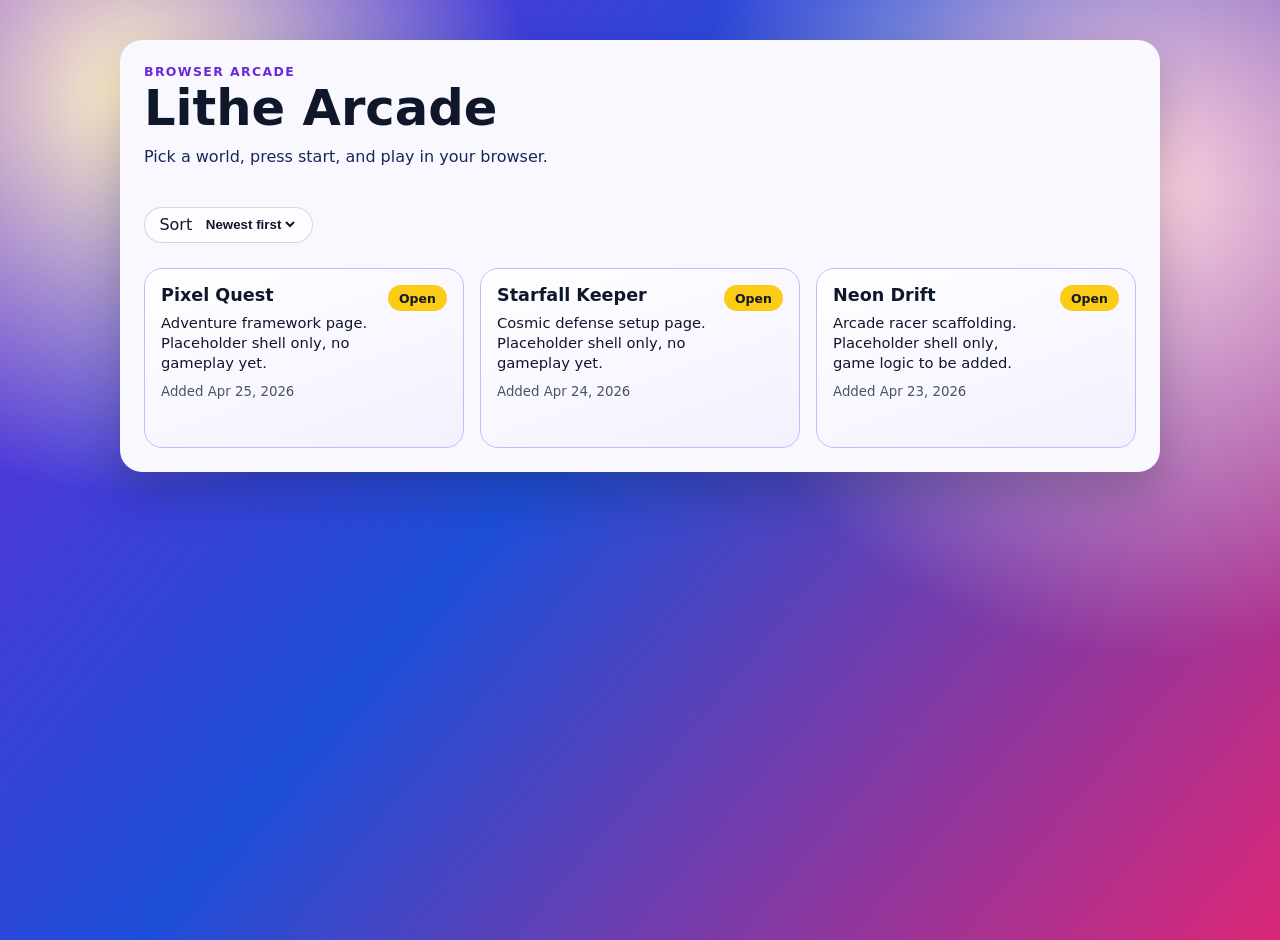
==== index.html @ 72f48c0e "Create arcade homepage and game shell scaffolding" ====
<!doctype html>
<html lang="en">
  <head>
    <meta charset="UTF-8" />
    <meta name="viewport" content="width=device-width, initial-scale=1.0" />
    <title>Lithe Arcade</title>
    <link rel="stylesheet" href="styles.css" />
  </head>
  <body>
    <main class="shell">
      <header class="hero">
        <p class="eyebrow">Browser Arcade</p>
        <h1>Lithe Arcade</h1>
        <p class="subtitle">Pick a world, press start, and play in your browser.</p>
      </header>

      <section class="toolbar" aria-label="Sort games">
        <label for="sort-order">Sort</label>
        <select id="sort-order" name="sort-order">
          <option value="new">Newest first</option>
          <option value="old">Oldest first</option>
        </select>
      </section>

      <section>
        <ul id="game-list" class="game-list" aria-live="polite"></ul>
      </section>
    </main>

    <template id="game-card-template">
      <li class="game-card">
        <a class="card-link" data-role="game-link">
          <div class="card-content">
            <h2 data-role="name"></h2>
            <p data-role="description"></p>
            <small data-role="date"></small>
          </div>
          <span class="pill">Open</span>
        </a>
      </li>
    </template>

    <script src="app.js" defer></script>
  </body>
</html>
---- styles.css ----
:root {
  --violet: #6d28d9;
  --blue: #1d4ed8;
  --magenta: #db2777;
  --yellow: #facc15;
  --ink: #0f172a;
  --paper: #f8f7ff;
}

* {
  box-sizing: border-box;
}

body {
  margin: 0;
  min-height: 100vh;
  font-family: Inter, system-ui, -apple-system, Segoe UI, Roboto, sans-serif;
  color: var(--ink);
  background:
    radial-gradient(circle at 10% 10%, color-mix(in oklab, var(--yellow) 32%, white) 0, transparent 28%),
    radial-gradient(circle at 90% 20%, color-mix(in oklab, var(--magenta) 24%, white) 0, transparent 34%),
    linear-gradient(130deg, var(--violet), var(--blue) 45%, var(--magenta));
}

.shell {
  width: min(1040px, 92vw);
  margin: 2.5rem auto;
  padding: 1.5rem;
  border-radius: 22px;
  background: color-mix(in oklab, var(--paper) 88%, white);
  box-shadow: 0 22px 44px rgb(15 23 42 / 0.24);
}

.hero h1 {
  margin: 0;
  font-size: clamp(2rem, 4vw, 3.1rem);
}

.eyebrow {
  margin: 0;
  font-size: 0.78rem;
  letter-spacing: 0.11em;
  text-transform: uppercase;
  color: var(--violet);
  font-weight: 700;
}

.subtitle {
  margin-top: 0.6rem;
  color: color-mix(in oklab, var(--ink) 70%, var(--blue));
}

.toolbar {
  margin: 1.6rem 0;
  display: inline-flex;
  gap: 0.6rem;
  align-items: center;
  background: rgb(255 255 255 / 0.6);
  border: 1px solid rgb(148 163 184 / 0.4);
  border-radius: 999px;
  padding: 0.45rem 0.9rem;
}

select {
  border: none;
  background: transparent;
  font-weight: 600;
  color: var(--ink);
}

.game-list {
  display: grid;
  grid-template-columns: repeat(auto-fill, minmax(255px, 1fr));
  gap: 1rem;
  margin: 0;
  padding: 0;
  list-style: none;
}

.card-link {
  display: flex;
  justify-content: space-between;
  gap: 1rem;
  text-decoration: none;
  color: inherit;
  border-radius: 18px;
  padding: 1rem;
  min-height: 180px;
  border: 1px solid color-mix(in oklab, var(--violet) 35%, white);
  background: linear-gradient(160deg, rgb(255 255 255 / 0.96), rgb(244 240 255));
  transition: transform 180ms ease, box-shadow 180ms ease;
}

.card-link:hover,
.card-link:focus-visible {
  transform: translateY(-2px);
  box-shadow: 0 12px 24px rgb(29 78 216 / 0.22);
}

.card-content h2 {
  margin: 0;
  font-size: 1.1rem;
}

.card-content p {
  margin: 0.5rem 0;
  font-size: 0.92rem;
  line-height: 1.35;
}

small {
  color: #475569;
}

.pill {
  align-self: flex-start;
  font-size: 0.78rem;
  font-weight: 700;
  color: #111827;
  background: var(--yellow);
  border-radius: 999px;
  padding: 0.35rem 0.7rem;
}

@media (max-width: 600px) {
  .shell {
    margin: 1rem auto;
    padding: 1rem;
  }
}
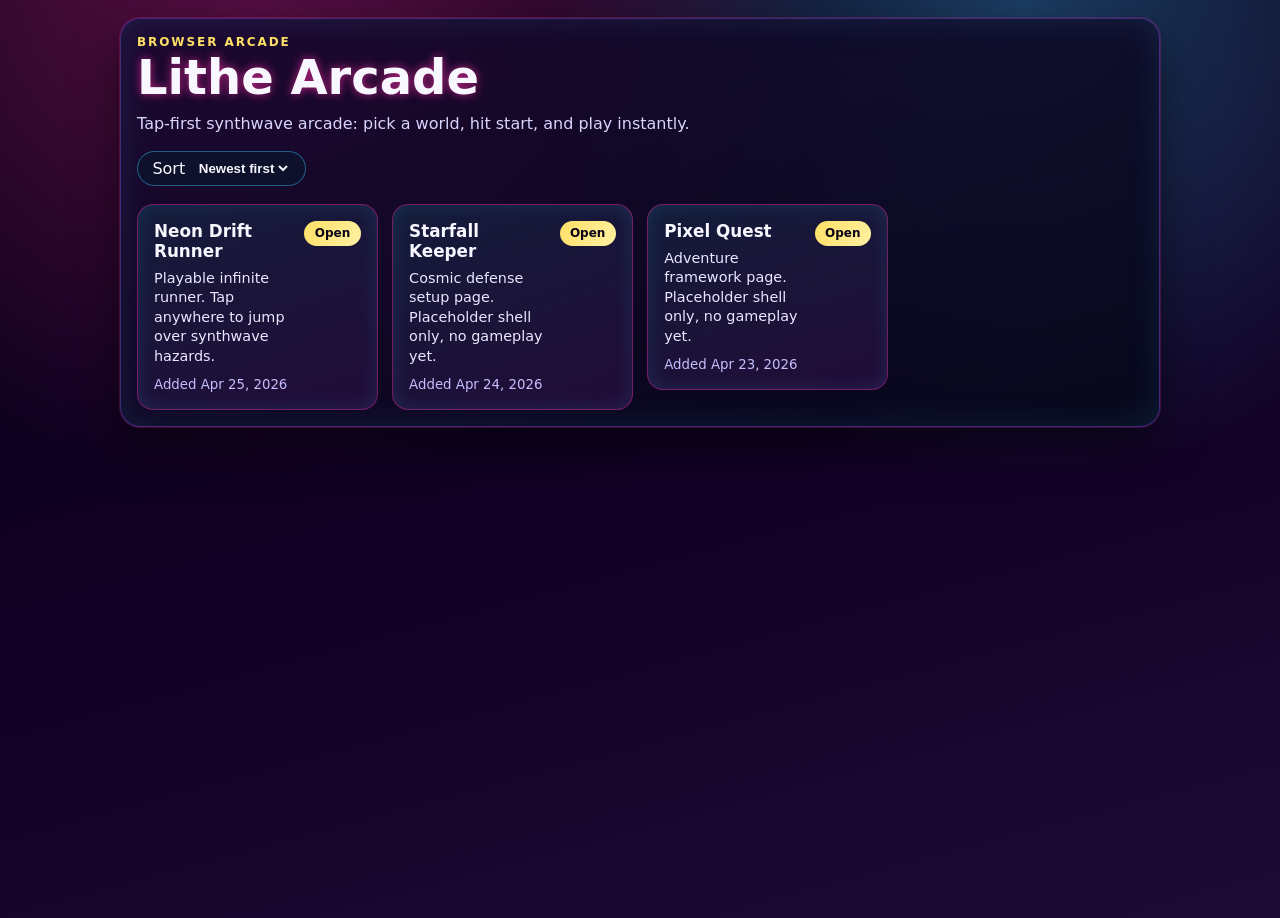
==== commit 8e3cd0f7: "Add mobile-first synthwave runner and refresh arcade theme" ====
--- a/index.html
+++ b/index.html
@@ -11,7 +11,7 @@
       <header class="hero">
         <p class="eyebrow">Browser Arcade</p>
         <h1>Lithe Arcade</h1>
-        <p class="subtitle">Pick a world, press start, and play in your browser.</p>
+        <p class="subtitle">Tap-first synthwave arcade: pick a world, hit start, and play instantly.</p>
       </header>
 
       <section class="toolbar" aria-label="Sort games">
--- a/styles.css
+++ b/styles.css
@@ -1,14 +1,17 @@
 :root {
-  --violet: #6d28d9;
-  --blue: #1d4ed8;
-  --magenta: #db2777;
-  --yellow: #facc15;
-  --ink: #0f172a;
-  --paper: #f8f7ff;
+  --bg-a: #090014;
+  --bg-b: #120126;
+  --violet: #8b5cf6;
+  --blue: #38bdf8;
+  --magenta: #ff2ea6;
+  --yellow: #ffe066;
+  --ink: #f8f7ff;
+  --muted: #d8d5ff;
 }
 
 * {
   box-sizing: border-box;
+  -webkit-tap-highlight-color: transparent;
 }
 
 body {
@@ -17,46 +20,52 @@
   font-family: Inter, system-ui, -apple-system, Segoe UI, Roboto, sans-serif;
   color: var(--ink);
   background:
-    radial-gradient(circle at 10% 10%, color-mix(in oklab, var(--yellow) 32%, white) 0, transparent 28%),
-    radial-gradient(circle at 90% 20%, color-mix(in oklab, var(--magenta) 24%, white) 0, transparent 34%),
-    linear-gradient(130deg, var(--violet), var(--blue) 45%, var(--magenta));
+    radial-gradient(circle at 20% -10%, rgb(255 46 166 / 0.35), transparent 40%),
+    radial-gradient(circle at 80% 0%, rgb(56 189 248 / 0.32), transparent 35%),
+    linear-gradient(165deg, var(--bg-a), var(--bg-b) 55%, #1c0b34);
 }
 
 .shell {
-  width: min(1040px, 92vw);
-  margin: 2.5rem auto;
-  padding: 1.5rem;
-  border-radius: 22px;
-  background: color-mix(in oklab, var(--paper) 88%, white);
-  box-shadow: 0 22px 44px rgb(15 23 42 / 0.24);
+  width: min(1040px, 95vw);
+  margin: 1.1rem auto;
+  padding: 1rem;
+  border-radius: 20px;
+  background: linear-gradient(155deg, rgb(23 8 47 / 0.88), rgb(5 8 24 / 0.84));
+  border: 1px solid rgb(139 92 246 / 0.4);
+  box-shadow:
+    0 0 0 1px rgb(255 46 166 / 0.2),
+    0 20px 45px rgb(0 0 0 / 0.5),
+    inset 0 0 35px rgb(56 189 248 / 0.12);
 }
 
 .hero h1 {
   margin: 0;
-  font-size: clamp(2rem, 4vw, 3.1rem);
+  font-size: clamp(2rem, 7vw, 3rem);
+  text-shadow: 0 0 10px rgb(255 46 166 / 0.7);
 }
 
 .eyebrow {
   margin: 0;
-  font-size: 0.78rem;
-  letter-spacing: 0.11em;
+  font-size: 0.75rem;
+  letter-spacing: 0.16em;
   text-transform: uppercase;
-  color: var(--violet);
+  color: var(--yellow);
   font-weight: 700;
 }
 
 .subtitle {
   margin-top: 0.6rem;
-  color: color-mix(in oklab, var(--ink) 70%, var(--blue));
+  margin-bottom: 0;
+  color: var(--muted);
 }
 
 .toolbar {
-  margin: 1.6rem 0;
+  margin: 1.1rem 0;
   display: inline-flex;
   gap: 0.6rem;
   align-items: center;
-  background: rgb(255 255 255 / 0.6);
-  border: 1px solid rgb(148 163 184 / 0.4);
+  background: rgb(11 20 44 / 0.75);
+  border: 1px solid rgb(56 189 248 / 0.45);
   border-radius: 999px;
   padding: 0.45rem 0.9rem;
 }
@@ -64,14 +73,14 @@
 select {
   border: none;
   background: transparent;
-  font-weight: 600;
+  font-weight: 700;
   color: var(--ink);
 }
 
 .game-list {
   display: grid;
-  grid-template-columns: repeat(auto-fill, minmax(255px, 1fr));
-  gap: 1rem;
+  grid-template-columns: repeat(auto-fill, minmax(240px, 1fr));
+  gap: 0.9rem;
   margin: 0;
   padding: 0;
   list-style: none;
@@ -80,51 +89,60 @@
 .card-link {
   display: flex;
   justify-content: space-between;
-  gap: 1rem;
+  gap: 0.75rem;
   text-decoration: none;
   color: inherit;
-  border-radius: 18px;
+  border-radius: 16px;
   padding: 1rem;
-  min-height: 180px;
-  border: 1px solid color-mix(in oklab, var(--violet) 35%, white);
-  background: linear-gradient(160deg, rgb(255 255 255 / 0.96), rgb(244 240 255));
-  transition: transform 180ms ease, box-shadow 180ms ease;
+  min-height: 168px;
+  border: 1px solid rgb(255 46 166 / 0.4);
+  background: linear-gradient(160deg, rgb(20 31 60 / 0.9), rgb(37 13 60 / 0.88));
+  box-shadow: inset 0 0 18px rgb(56 189 248 / 0.14);
+  transition: transform 130ms ease, box-shadow 130ms ease;
 }
 
+.card-link:active,
 .card-link:hover,
 .card-link:focus-visible {
   transform: translateY(-2px);
-  box-shadow: 0 12px 24px rgb(29 78 216 / 0.22);
+  box-shadow: 0 0 0 1px rgb(255 224 102 / 0.4), inset 0 0 18px rgb(56 189 248 / 0.2);
 }
 
 .card-content h2 {
   margin: 0;
-  font-size: 1.1rem;
+  font-size: 1.05rem;
 }
 
 .card-content p {
   margin: 0.5rem 0;
-  font-size: 0.92rem;
+  font-size: 0.9rem;
   line-height: 1.35;
+  color: #ebe7ff;
 }
 
 small {
-  color: #475569;
+  color: #c5befd;
 }
 
 .pill {
   align-self: flex-start;
-  font-size: 0.78rem;
-  font-weight: 700;
-  color: #111827;
-  background: var(--yellow);
+  font-size: 0.75rem;
+  font-weight: 800;
+  color: #080217;
+  background: linear-gradient(120deg, var(--yellow), #fff1a3);
   border-radius: 999px;
-  padding: 0.35rem 0.7rem;
+  padding: 0.35rem 0.65rem;
 }
 
-@media (max-width: 600px) {
+@media (max-width: 640px) {
   .shell {
-    margin: 1rem auto;
-    padding: 1rem;
+    margin: 0.75rem auto;
+    padding: 0.9rem;
+    border-radius: 16px;
+  }
+
+  .toolbar {
+    width: 100%;
+    justify-content: space-between;
   }
 }
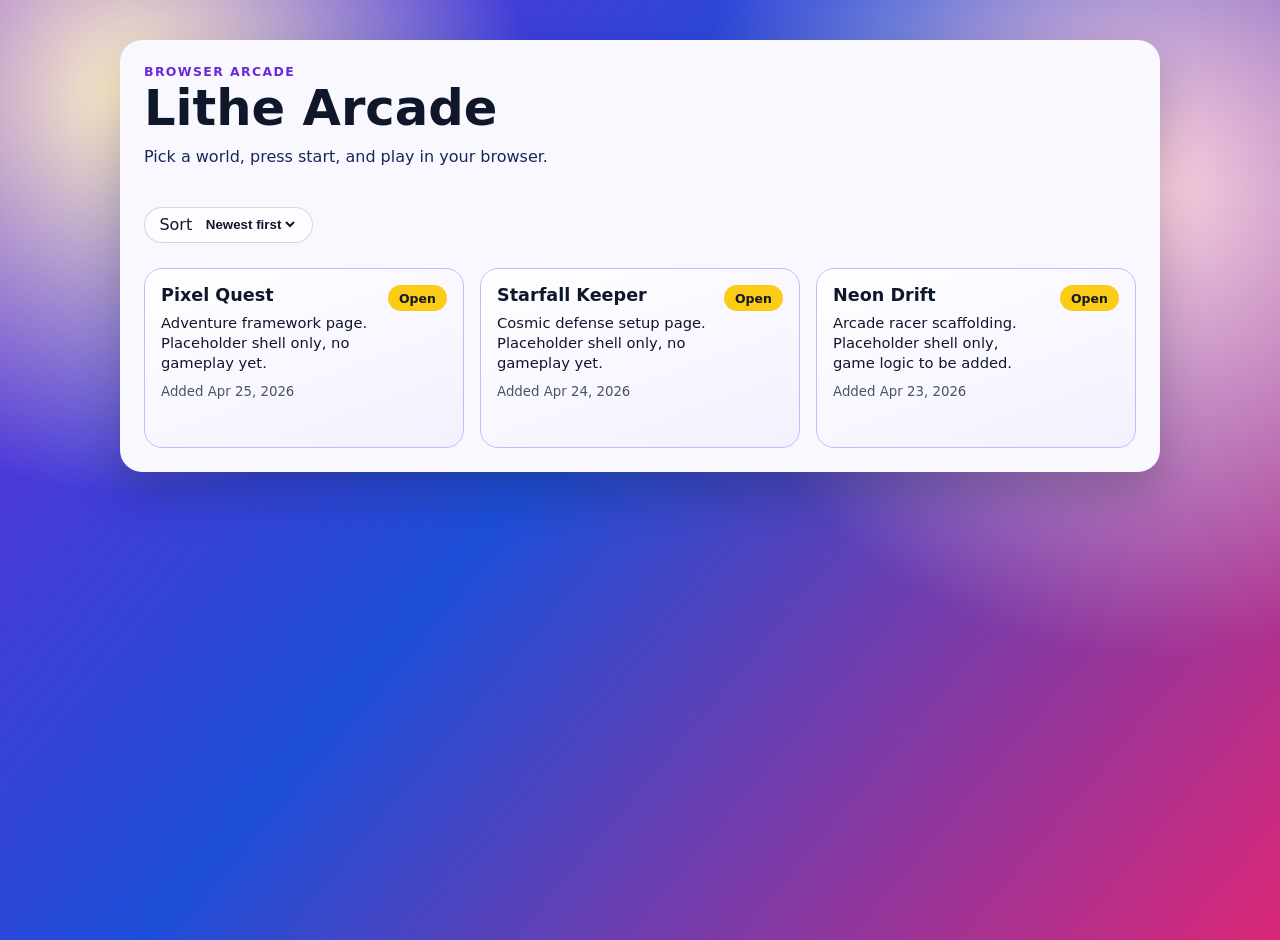
==== commit dc51a7de: "Merge branch 'main' into codex/create-homepage-for-arcade-games-repository-8osi21" ====
--- a/index.html
+++ b/index.html
@@ -11,7 +11,7 @@
       <header class="hero">
         <p class="eyebrow">Browser Arcade</p>
         <h1>Lithe Arcade</h1>
-        <p class="subtitle">Tap-first synthwave arcade: pick a world, hit start, and play instantly.</p>
+        <p class="subtitle">Pick a world, press start, and play in your browser.</p>
       </header>
 
       <section class="toolbar" aria-label="Sort games">
--- a/styles.css
+++ b/styles.css
@@ -1,17 +1,14 @@
 :root {
-  --bg-a: #090014;
-  --bg-b: #120126;
-  --violet: #8b5cf6;
-  --blue: #38bdf8;
-  --magenta: #ff2ea6;
-  --yellow: #ffe066;
-  --ink: #f8f7ff;
-  --muted: #d8d5ff;
+  --violet: #6d28d9;
+  --blue: #1d4ed8;
+  --magenta: #db2777;
+  --yellow: #facc15;
+  --ink: #0f172a;
+  --paper: #f8f7ff;
 }
 
 * {
   box-sizing: border-box;
-  -webkit-tap-highlight-color: transparent;
 }
 
 body {
@@ -20,52 +17,46 @@
   font-family: Inter, system-ui, -apple-system, Segoe UI, Roboto, sans-serif;
   color: var(--ink);
   background:
-    radial-gradient(circle at 20% -10%, rgb(255 46 166 / 0.35), transparent 40%),
-    radial-gradient(circle at 80% 0%, rgb(56 189 248 / 0.32), transparent 35%),
-    linear-gradient(165deg, var(--bg-a), var(--bg-b) 55%, #1c0b34);
+    radial-gradient(circle at 10% 10%, color-mix(in oklab, var(--yellow) 32%, white) 0, transparent 28%),
+    radial-gradient(circle at 90% 20%, color-mix(in oklab, var(--magenta) 24%, white) 0, transparent 34%),
+    linear-gradient(130deg, var(--violet), var(--blue) 45%, var(--magenta));
 }
 
 .shell {
-  width: min(1040px, 95vw);
-  margin: 1.1rem auto;
-  padding: 1rem;
-  border-radius: 20px;
-  background: linear-gradient(155deg, rgb(23 8 47 / 0.88), rgb(5 8 24 / 0.84));
-  border: 1px solid rgb(139 92 246 / 0.4);
-  box-shadow:
-    0 0 0 1px rgb(255 46 166 / 0.2),
-    0 20px 45px rgb(0 0 0 / 0.5),
-    inset 0 0 35px rgb(56 189 248 / 0.12);
+  width: min(1040px, 92vw);
+  margin: 2.5rem auto;
+  padding: 1.5rem;
+  border-radius: 22px;
+  background: color-mix(in oklab, var(--paper) 88%, white);
+  box-shadow: 0 22px 44px rgb(15 23 42 / 0.24);
 }
 
 .hero h1 {
   margin: 0;
-  font-size: clamp(2rem, 7vw, 3rem);
-  text-shadow: 0 0 10px rgb(255 46 166 / 0.7);
+  font-size: clamp(2rem, 4vw, 3.1rem);
 }
 
 .eyebrow {
   margin: 0;
-  font-size: 0.75rem;
-  letter-spacing: 0.16em;
+  font-size: 0.78rem;
+  letter-spacing: 0.11em;
   text-transform: uppercase;
-  color: var(--yellow);
+  color: var(--violet);
   font-weight: 700;
 }
 
 .subtitle {
   margin-top: 0.6rem;
-  margin-bottom: 0;
-  color: var(--muted);
+  color: color-mix(in oklab, var(--ink) 70%, var(--blue));
 }
 
 .toolbar {
-  margin: 1.1rem 0;
+  margin: 1.6rem 0;
   display: inline-flex;
   gap: 0.6rem;
   align-items: center;
-  background: rgb(11 20 44 / 0.75);
-  border: 1px solid rgb(56 189 248 / 0.45);
+  background: rgb(255 255 255 / 0.6);
+  border: 1px solid rgb(148 163 184 / 0.4);
   border-radius: 999px;
   padding: 0.45rem 0.9rem;
 }
@@ -73,14 +64,14 @@
 select {
   border: none;
   background: transparent;
-  font-weight: 700;
+  font-weight: 600;
   color: var(--ink);
 }
 
 .game-list {
   display: grid;
-  grid-template-columns: repeat(auto-fill, minmax(240px, 1fr));
-  gap: 0.9rem;
+  grid-template-columns: repeat(auto-fill, minmax(255px, 1fr));
+  gap: 1rem;
   margin: 0;
   padding: 0;
   list-style: none;
@@ -89,60 +80,51 @@
 .card-link {
   display: flex;
   justify-content: space-between;
-  gap: 0.75rem;
+  gap: 1rem;
   text-decoration: none;
   color: inherit;
-  border-radius: 16px;
+  border-radius: 18px;
   padding: 1rem;
-  min-height: 168px;
-  border: 1px solid rgb(255 46 166 / 0.4);
-  background: linear-gradient(160deg, rgb(20 31 60 / 0.9), rgb(37 13 60 / 0.88));
-  box-shadow: inset 0 0 18px rgb(56 189 248 / 0.14);
-  transition: transform 130ms ease, box-shadow 130ms ease;
+  min-height: 180px;
+  border: 1px solid color-mix(in oklab, var(--violet) 35%, white);
+  background: linear-gradient(160deg, rgb(255 255 255 / 0.96), rgb(244 240 255));
+  transition: transform 180ms ease, box-shadow 180ms ease;
 }
 
-.card-link:active,
 .card-link:hover,
 .card-link:focus-visible {
   transform: translateY(-2px);
-  box-shadow: 0 0 0 1px rgb(255 224 102 / 0.4), inset 0 0 18px rgb(56 189 248 / 0.2);
+  box-shadow: 0 12px 24px rgb(29 78 216 / 0.22);
 }
 
 .card-content h2 {
   margin: 0;
-  font-size: 1.05rem;
+  font-size: 1.1rem;
 }
 
 .card-content p {
   margin: 0.5rem 0;
-  font-size: 0.9rem;
+  font-size: 0.92rem;
   line-height: 1.35;
-  color: #ebe7ff;
 }
 
 small {
-  color: #c5befd;
+  color: #475569;
 }
 
 .pill {
   align-self: flex-start;
-  font-size: 0.75rem;
-  font-weight: 800;
-  color: #080217;
-  background: linear-gradient(120deg, var(--yellow), #fff1a3);
+  font-size: 0.78rem;
+  font-weight: 700;
+  color: #111827;
+  background: var(--yellow);
   border-radius: 999px;
-  padding: 0.35rem 0.65rem;
+  padding: 0.35rem 0.7rem;
 }
 
-@media (max-width: 640px) {
+@media (max-width: 600px) {
   .shell {
-    margin: 0.75rem auto;
-    padding: 0.9rem;
-    border-radius: 16px;
-  }
-
-  .toolbar {
-    width: 100%;
-    justify-content: space-between;
+    margin: 1rem auto;
+    padding: 1rem;
   }
 }
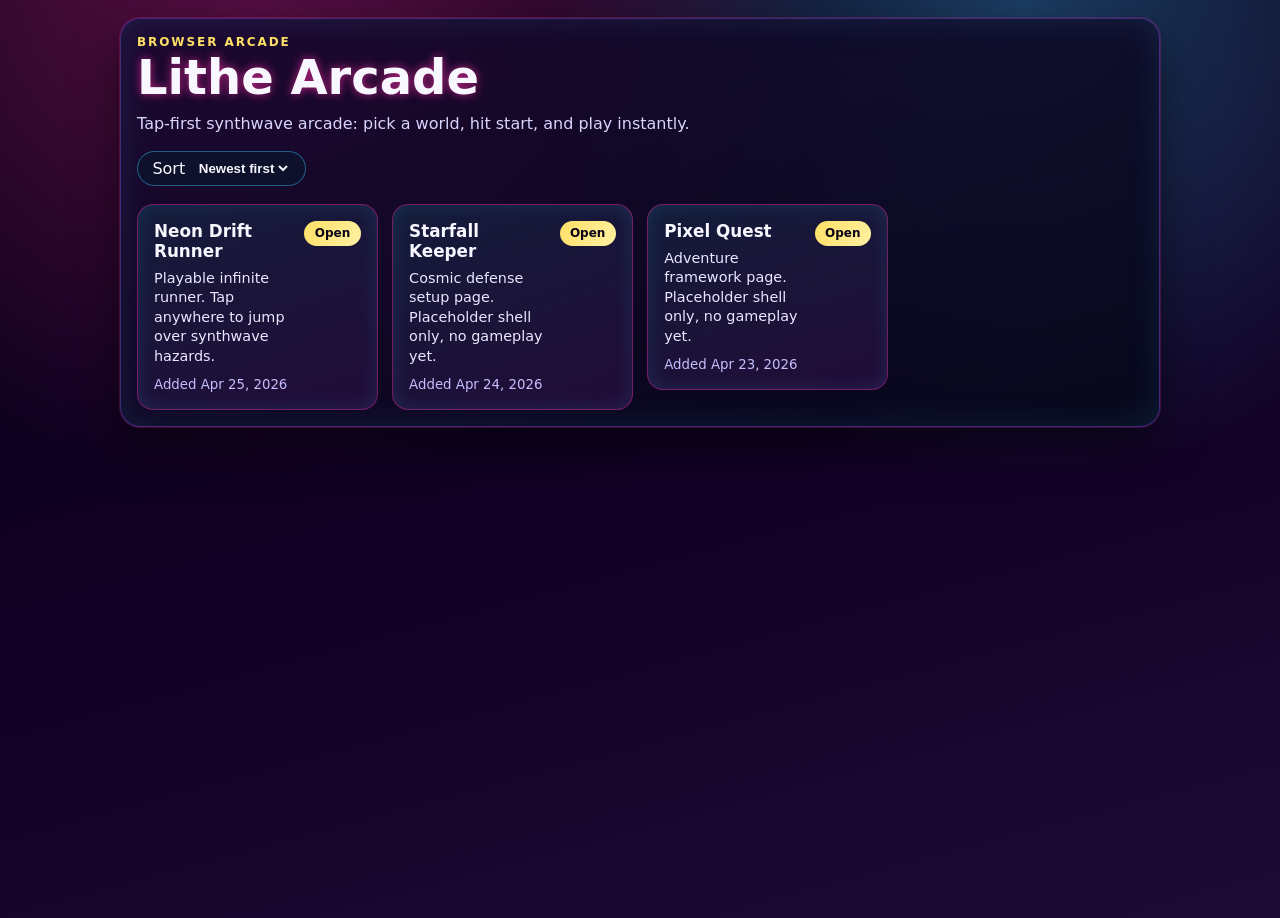
==== commit 51207747: "Fix Neon Drift mobile input and add visible gameplay changes" ====
--- a/index.html
+++ b/index.html
@@ -11,7 +11,7 @@
       <header class="hero">
         <p class="eyebrow">Browser Arcade</p>
         <h1>Lithe Arcade</h1>
-        <p class="subtitle">Pick a world, press start, and play in your browser.</p>
+        <p class="subtitle">Tap-first synthwave arcade: pick a world, hit start, and play instantly.</p>
       </header>
 
       <section class="toolbar" aria-label="Sort games">
--- a/styles.css
+++ b/styles.css
@@ -1,14 +1,17 @@
 :root {
-  --violet: #6d28d9;
-  --blue: #1d4ed8;
-  --magenta: #db2777;
-  --yellow: #facc15;
-  --ink: #0f172a;
-  --paper: #f8f7ff;
+  --bg-a: #090014;
+  --bg-b: #120126;
+  --violet: #8b5cf6;
+  --blue: #38bdf8;
+  --magenta: #ff2ea6;
+  --yellow: #ffe066;
+  --ink: #f8f7ff;
+  --muted: #d8d5ff;
 }
 
 * {
   box-sizing: border-box;
+  -webkit-tap-highlight-color: transparent;
 }
 
 body {
@@ -17,46 +20,52 @@
   font-family: Inter, system-ui, -apple-system, Segoe UI, Roboto, sans-serif;
   color: var(--ink);
   background:
-    radial-gradient(circle at 10% 10%, color-mix(in oklab, var(--yellow) 32%, white) 0, transparent 28%),
-    radial-gradient(circle at 90% 20%, color-mix(in oklab, var(--magenta) 24%, white) 0, transparent 34%),
-    linear-gradient(130deg, var(--violet), var(--blue) 45%, var(--magenta));
+    radial-gradient(circle at 20% -10%, rgb(255 46 166 / 0.35), transparent 40%),
+    radial-gradient(circle at 80% 0%, rgb(56 189 248 / 0.32), transparent 35%),
+    linear-gradient(165deg, var(--bg-a), var(--bg-b) 55%, #1c0b34);
 }
 
 .shell {
-  width: min(1040px, 92vw);
-  margin: 2.5rem auto;
-  padding: 1.5rem;
-  border-radius: 22px;
-  background: color-mix(in oklab, var(--paper) 88%, white);
-  box-shadow: 0 22px 44px rgb(15 23 42 / 0.24);
+  width: min(1040px, 95vw);
+  margin: 1.1rem auto;
+  padding: 1rem;
+  border-radius: 20px;
+  background: linear-gradient(155deg, rgb(23 8 47 / 0.88), rgb(5 8 24 / 0.84));
+  border: 1px solid rgb(139 92 246 / 0.4);
+  box-shadow:
+    0 0 0 1px rgb(255 46 166 / 0.2),
+    0 20px 45px rgb(0 0 0 / 0.5),
+    inset 0 0 35px rgb(56 189 248 / 0.12);
 }
 
 .hero h1 {
   margin: 0;
-  font-size: clamp(2rem, 4vw, 3.1rem);
+  font-size: clamp(2rem, 7vw, 3rem);
+  text-shadow: 0 0 10px rgb(255 46 166 / 0.7);
 }
 
 .eyebrow {
   margin: 0;
-  font-size: 0.78rem;
-  letter-spacing: 0.11em;
+  font-size: 0.75rem;
+  letter-spacing: 0.16em;
   text-transform: uppercase;
-  color: var(--violet);
+  color: var(--yellow);
   font-weight: 700;
 }
 
 .subtitle {
   margin-top: 0.6rem;
-  color: color-mix(in oklab, var(--ink) 70%, var(--blue));
+  margin-bottom: 0;
+  color: var(--muted);
 }
 
 .toolbar {
-  margin: 1.6rem 0;
+  margin: 1.1rem 0;
   display: inline-flex;
   gap: 0.6rem;
   align-items: center;
-  background: rgb(255 255 255 / 0.6);
-  border: 1px solid rgb(148 163 184 / 0.4);
+  background: rgb(11 20 44 / 0.75);
+  border: 1px solid rgb(56 189 248 / 0.45);
   border-radius: 999px;
   padding: 0.45rem 0.9rem;
 }
@@ -64,14 +73,14 @@
 select {
   border: none;
   background: transparent;
-  font-weight: 600;
+  font-weight: 700;
   color: var(--ink);
 }
 
 .game-list {
   display: grid;
-  grid-template-columns: repeat(auto-fill, minmax(255px, 1fr));
-  gap: 1rem;
+  grid-template-columns: repeat(auto-fill, minmax(240px, 1fr));
+  gap: 0.9rem;
   margin: 0;
   padding: 0;
   list-style: none;
@@ -80,51 +89,60 @@
 .card-link {
   display: flex;
   justify-content: space-between;
-  gap: 1rem;
+  gap: 0.75rem;
   text-decoration: none;
   color: inherit;
-  border-radius: 18px;
+  border-radius: 16px;
   padding: 1rem;
-  min-height: 180px;
-  border: 1px solid color-mix(in oklab, var(--violet) 35%, white);
-  background: linear-gradient(160deg, rgb(255 255 255 / 0.96), rgb(244 240 255));
-  transition: transform 180ms ease, box-shadow 180ms ease;
+  min-height: 168px;
+  border: 1px solid rgb(255 46 166 / 0.4);
+  background: linear-gradient(160deg, rgb(20 31 60 / 0.9), rgb(37 13 60 / 0.88));
+  box-shadow: inset 0 0 18px rgb(56 189 248 / 0.14);
+  transition: transform 130ms ease, box-shadow 130ms ease;
 }
 
+.card-link:active,
 .card-link:hover,
 .card-link:focus-visible {
   transform: translateY(-2px);
-  box-shadow: 0 12px 24px rgb(29 78 216 / 0.22);
+  box-shadow: 0 0 0 1px rgb(255 224 102 / 0.4), inset 0 0 18px rgb(56 189 248 / 0.2);
 }
 
 .card-content h2 {
   margin: 0;
-  font-size: 1.1rem;
+  font-size: 1.05rem;
 }
 
 .card-content p {
   margin: 0.5rem 0;
-  font-size: 0.92rem;
+  font-size: 0.9rem;
   line-height: 1.35;
+  color: #ebe7ff;
 }
 
 small {
-  color: #475569;
+  color: #c5befd;
 }
 
 .pill {
   align-self: flex-start;
-  font-size: 0.78rem;
-  font-weight: 700;
-  color: #111827;
-  background: var(--yellow);
+  font-size: 0.75rem;
+  font-weight: 800;
+  color: #080217;
+  background: linear-gradient(120deg, var(--yellow), #fff1a3);
   border-radius: 999px;
-  padding: 0.35rem 0.7rem;
+  padding: 0.35rem 0.65rem;
 }
 
-@media (max-width: 600px) {
+@media (max-width: 640px) {
   .shell {
-    margin: 1rem auto;
-    padding: 1rem;
+    margin: 0.75rem auto;
+    padding: 0.9rem;
+    border-radius: 16px;
+  }
+
+  .toolbar {
+    width: 100%;
+    justify-content: space-between;
   }
 }
